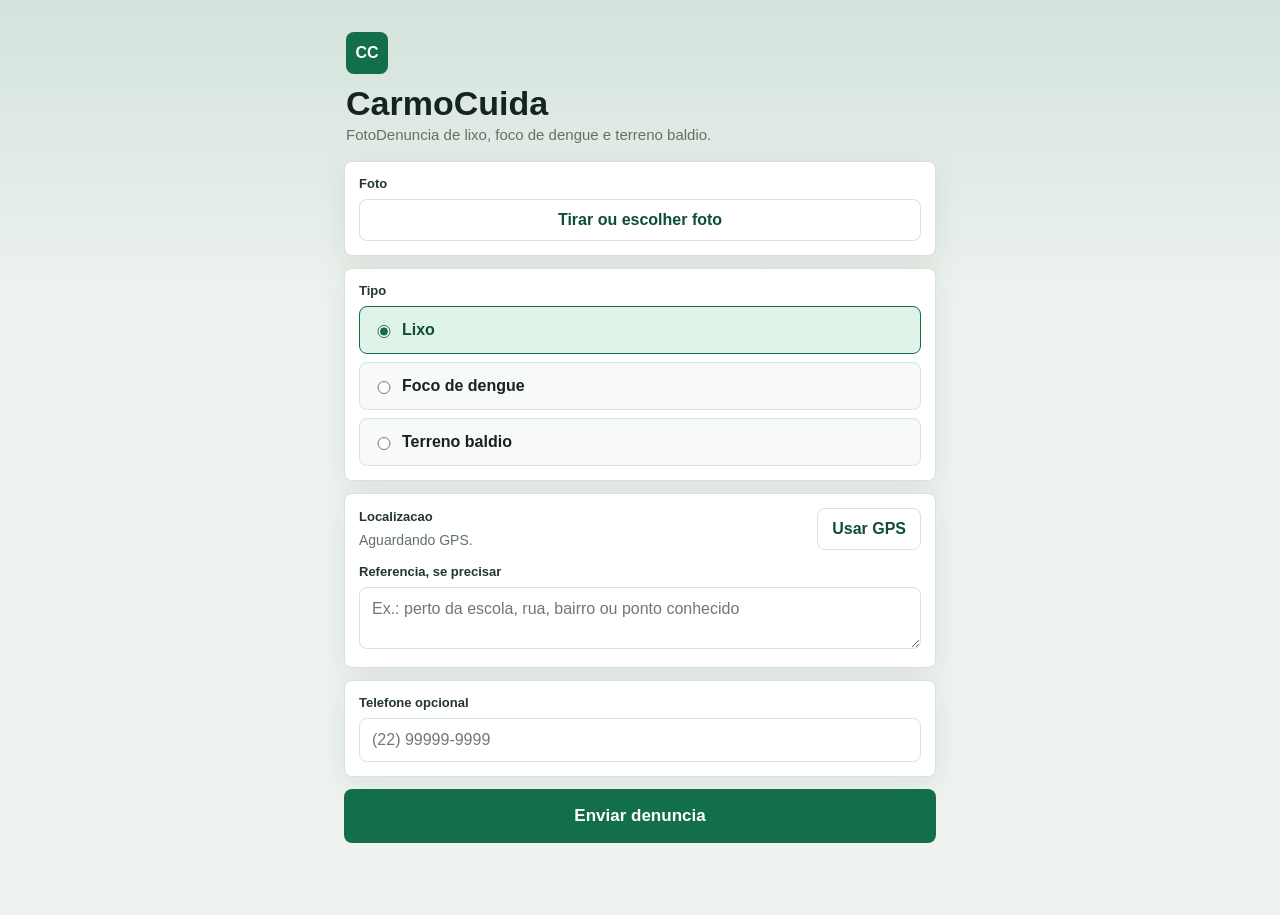
==== index.html @ 6fd126c1 "Publica CarmoCuida FotoDenuncia" ====
<!doctype html>
<html lang="pt-BR">
<head>
  <meta charset="utf-8">
  <meta name="viewport" content="width=device-width, initial-scale=1">
  <meta name="theme-color" content="#136f4b">
  <title>CarmoCuida</title>
  <link rel="stylesheet" href="./assets/styles.css">
</head>
<body class="citizen-page">
  <main class="citizen-shell">
    <header class="citizen-header">
      <div>
        <span class="brand-mark">CC</span>
        <h1>CarmoCuida</h1>
        <p>FotoDenuncia de lixo, foco de dengue e terreno baldio.</p>
      </div>
    </header>

    <form class="citizen-form" id="reportForm">
      <section class="citizen-card">
        <label class="field-label" for="photoInput">Foto</label>
        <input id="photoInput" class="file-input" type="file" accept="image/*" capture="environment" required>
        <button class="photo-button" type="button" id="photoButton">Tirar ou escolher foto</button>
        <img class="photo-preview" id="photoPreview" alt="Previa da denuncia" hidden>
      </section>

      <section class="citizen-card">
        <span class="field-label">Tipo</span>
        <div class="type-grid" role="radiogroup" aria-label="Tipo da denuncia">
          <label class="type-option">
            <input type="radio" name="category" value="lixo" checked>
            <span>Lixo</span>
          </label>
          <label class="type-option">
            <input type="radio" name="category" value="dengue">
            <span>Foco de dengue</span>
          </label>
          <label class="type-option">
            <input type="radio" name="category" value="terreno">
            <span>Terreno baldio</span>
          </label>
        </div>
      </section>

      <section class="citizen-card">
        <div class="location-row">
          <div>
            <span class="field-label">Localizacao</span>
            <p id="locationStatus">Aguardando GPS.</p>
          </div>
          <button class="secondary-button" type="button" id="locationButton">Usar GPS</button>
        </div>
        <label class="field-label small-label" for="referenceInput">Referencia, se precisar</label>
        <textarea id="referenceInput" rows="2" maxlength="240" placeholder="Ex.: perto da escola, rua, bairro ou ponto conhecido"></textarea>
      </section>

      <section class="citizen-card">
        <label class="field-label" for="phoneInput">Telefone opcional</label>
        <input id="phoneInput" type="tel" maxlength="40" inputmode="tel" placeholder="(22) 99999-9999">
      </section>

      <button class="primary-button submit-button" type="submit" id="submitButton">Enviar denuncia</button>
      <p class="form-message" id="formMessage" role="status"></p>
    </form>
  </main>

  <script src="./assets/runtime-config.js"></script>
  <script src="./assets/app.js"></script>
</body>
</html>
---- assets/styles.css ----
:root {
  --bg: #eef3ef;
  --surface: #ffffff;
  --surface-soft: #f7faf7;
  --ink: #17231d;
  --muted: #627168;
  --line: #d8e3dc;
  --green: #136f4b;
  --green-dark: #0d4f36;
  --green-soft: #dff3e9;
  --amber: #b7791f;
  --amber-soft: #fff4d6;
  --red: #c24135;
  --red-soft: #fde7e4;
  --blue: #246b8f;
  --blue-soft: #e3f1f7;
  --shadow: 0 18px 48px rgba(20, 42, 31, .12);
  --radius: 8px;
  font-family: Inter, Segoe UI, Roboto, Arial, sans-serif;
}

* {
  box-sizing: border-box;
}

[hidden] {
  display: none !important;
}

html,
body {
  min-height: 100%;
}

body {
  margin: 0;
  background: var(--bg);
  color: var(--ink);
}

button,
input,
select,
textarea {
  font: inherit;
}

button {
  cursor: pointer;
}

button:disabled {
  cursor: not-allowed;
  opacity: .62;
}

.brand-mark {
  display: inline-flex;
  width: 42px;
  height: 42px;
  align-items: center;
  justify-content: center;
  border-radius: 8px;
  background: var(--green);
  color: #fff;
  font-weight: 900;
  letter-spacing: 0;
}

.field-label {
  display: block;
  margin-bottom: 8px;
  color: #24362d;
  font-size: 13px;
  font-weight: 800;
}

.small-label {
  margin-top: 14px;
}

input,
select,
textarea {
  width: 100%;
  border: 1px solid var(--line);
  border-radius: var(--radius);
  background: #fff;
  color: var(--ink);
  outline: none;
  padding: 12px;
}

textarea {
  resize: vertical;
}

input:focus,
select:focus,
textarea:focus {
  border-color: var(--green);
  box-shadow: 0 0 0 3px rgba(19, 111, 75, .14);
}

.primary-button,
.secondary-button,
.photo-button,
.toggle-button,
.nav-button {
  min-height: 42px;
  border: 1px solid transparent;
  border-radius: var(--radius);
  padding: 10px 14px;
  font-weight: 800;
}

.primary-button {
  background: var(--green);
  color: #fff;
}

.primary-button:hover {
  background: var(--green-dark);
}

.secondary-button,
.photo-button {
  border-color: var(--line);
  background: #fff;
  color: var(--green-dark);
}

a.secondary-button {
  display: inline-flex;
  align-items: center;
  justify-content: center;
  text-decoration: none;
}

.secondary-button:hover,
.photo-button:hover {
  background: var(--green-soft);
}

.form-message {
  min-height: 22px;
  margin: 10px 0 0;
  color: var(--muted);
  font-size: 14px;
  font-weight: 700;
}

.form-message.is-error {
  color: var(--red);
}

.form-message.is-success {
  color: var(--green);
}

/* Citizen */
.citizen-page {
  min-height: 100vh;
  background:
    linear-gradient(180deg, rgba(19, 111, 75, .12), rgba(238, 243, 239, 0) 310px),
    var(--bg);
}

.citizen-shell {
  width: min(620px, 100%);
  margin: 0 auto;
  padding: 18px 14px 28px;
}

.citizen-header {
  padding: 14px 2px 18px;
}

.citizen-header h1 {
  margin: 12px 0 4px;
  font-size: 34px;
  line-height: 1.05;
  letter-spacing: 0;
}

.citizen-header p {
  margin: 0;
  color: var(--muted);
  font-size: 15px;
}

.citizen-form {
  display: grid;
  gap: 12px;
}

.citizen-card {
  border: 1px solid var(--line);
  border-radius: var(--radius);
  background: var(--surface);
  padding: 14px;
  box-shadow: 0 10px 30px rgba(20, 42, 31, .08);
}

.file-input {
  position: absolute;
  width: 1px;
  height: 1px;
  opacity: 0;
  pointer-events: none;
}

.photo-button {
  width: 100%;
}

.photo-preview {
  display: block;
  width: 100%;
  max-height: 360px;
  object-fit: cover;
  border: 1px solid var(--line);
  border-radius: var(--radius);
  margin-top: 12px;
  background: var(--surface-soft);
}

.type-grid {
  display: grid;
  grid-template-columns: 1fr;
  gap: 8px;
}

.type-option {
  display: grid;
  grid-template-columns: 22px minmax(0, 1fr);
  gap: 8px;
  align-items: center;
  min-height: 48px;
  border: 1px solid var(--line);
  border-radius: var(--radius);
  padding: 10px 12px;
  background: var(--surface-soft);
  font-weight: 850;
}

.type-option:has(input:checked) {
  border-color: var(--green);
  background: var(--green-soft);
  color: var(--green-dark);
}

.type-option input {
  width: auto;
  accent-color: var(--green);
}

.location-row {
  display: grid;
  grid-template-columns: minmax(0, 1fr) auto;
  gap: 12px;
  align-items: center;
}

.location-row p {
  margin: 0;
  color: var(--muted);
  font-size: 14px;
}

.submit-button {
  min-height: 54px;
  font-size: 17px;
}

/* Panel */
.panel-page {
  min-height: 100vh;
  background: #e8eee9;
}

.login-screen {
  position: fixed;
  inset: 0;
  z-index: 20;
  display: grid;
  place-items: center;
  padding: 18px;
  background:
    linear-gradient(180deg, rgba(19, 111, 75, .20), rgba(232, 238, 233, .92)),
    #e8eee9;
}

.login-box {
  width: min(390px, 100%);
  border: 1px solid var(--line);
  border-radius: var(--radius);
  background: #fff;
  padding: 22px;
  box-shadow: var(--shadow);
}

.login-box h1 {
  margin: 14px 0 22px;
  font-size: 30px;
  letter-spacing: 0;
}

.login-box .primary-button {
  width: 100%;
  margin-top: 12px;
}

.panel-shell {
  min-height: 100vh;
  display: grid;
  grid-template-columns: 248px minmax(0, 1fr);
}

.panel-sidebar {
  position: sticky;
  top: 0;
  height: 100vh;
  display: grid;
  grid-template-rows: auto minmax(0, 1fr) auto;
  gap: 18px;
  border-right: 1px solid var(--line);
  background: #f8fbf9;
  padding: 18px;
}

.panel-brand {
  display: grid;
  grid-template-columns: 42px minmax(0, 1fr);
  gap: 10px;
  align-items: center;
}

.panel-brand strong {
  display: block;
  font-size: 18px;
}

.panel-brand small {
  color: var(--muted);
  font-weight: 700;
}

.panel-nav {
  display: grid;
  align-content: start;
  gap: 8px;
}

.nav-button {
  width: 100%;
  border-color: transparent;
  background: transparent;
  color: #33463b;
  text-align: left;
}

.nav-button.is-active,
.nav-button:hover {
  background: var(--green-soft);
  color: var(--green-dark);
}

.panel-main {
  min-width: 0;
  padding: 18px;
}

.panel-topbar {
  display: flex;
  justify-content: space-between;
  gap: 16px;
  align-items: center;
  margin-bottom: 14px;
}

.panel-topbar h1 {
  margin: 0 0 4px;
  font-size: 28px;
  letter-spacing: 0;
}

.panel-topbar p {
  margin: 0;
  color: var(--muted);
  font-weight: 700;
}

.topbar-actions {
  display: flex;
  flex-wrap: wrap;
  gap: 8px;
  justify-content: flex-end;
}

.stats-grid {
  display: grid;
  grid-template-columns: repeat(4, minmax(0, 1fr));
  gap: 10px;
  margin-bottom: 12px;
}

.stat-card {
  border: 1px solid var(--line);
  border-radius: var(--radius);
  background: #fff;
  padding: 14px;
  box-shadow: 0 10px 30px rgba(20, 42, 31, .06);
}

.stat-card span {
  display: block;
  color: var(--muted);
  font-size: 12px;
  font-weight: 900;
  text-transform: uppercase;
}

.stat-card strong {
  display: block;
  margin-top: 6px;
  font-size: 28px;
  letter-spacing: 0;
}

.filters-card {
  display: grid;
  grid-template-columns: 190px 190px 220px minmax(240px, 1fr);
  gap: 10px;
  align-items: end;
  border: 1px solid var(--line);
  border-radius: var(--radius);
  background: #fff;
  padding: 12px;
  margin-bottom: 12px;
}

.filters-card label {
  color: var(--muted);
  font-size: 12px;
  font-weight: 900;
}

.filters-card input,
.filters-card select {
  margin-top: 6px;
}

.panel-grid {
  display: grid;
  grid-template-columns: minmax(420px, 1.25fr) minmax(330px, .75fr);
  grid-template-areas:
    "map list"
    "map detail";
  gap: 12px;
  align-items: stretch;
}

.map-panel,
.list-panel,
.detail-panel {
  min-width: 0;
  border: 1px solid var(--line);
  border-radius: var(--radius);
  background: #fff;
  box-shadow: 0 10px 30px rgba(20, 42, 31, .06);
}

.map-panel {
  grid-area: map;
  display: grid;
  grid-template-rows: auto minmax(560px, 1fr);
  overflow: hidden;
}

.list-panel {
  grid-area: list;
  min-height: 340px;
  max-height: 430px;
  display: grid;
  grid-template-rows: auto minmax(0, 1fr);
}

.detail-panel {
  grid-area: detail;
  min-height: 330px;
  display: grid;
  grid-template-rows: auto minmax(0, 1fr);
}

.panel-card-head {
  display: flex;
  justify-content: space-between;
  gap: 12px;
  align-items: center;
  border-bottom: 1px solid var(--line);
  padding: 13px 14px;
}

.panel-card-head h2 {
  margin: 0 0 3px;
  font-size: 18px;
  letter-spacing: 0;
}

.panel-card-head p {
  margin: 0;
  color: var(--muted);
  font-size: 13px;
  font-weight: 700;
}

.map-toggles {
  display: flex;
  flex-wrap: wrap;
  gap: 6px;
  justify-content: flex-end;
}

.toggle-button {
  min-height: 34px;
  border-color: var(--line);
  background: #fff;
  color: var(--muted);
  padding: 7px 10px;
  font-size: 12px;
}

.toggle-button.is-on {
  border-color: var(--green);
  background: var(--green-soft);
  color: var(--green-dark);
}

.report-map {
  width: 100%;
  min-height: 560px;
  background: #dce7df;
}

.report-list {
  min-height: 0;
  overflow: auto;
  padding: 10px;
}

.report-item {
  width: 100%;
  display: grid;
  grid-template-columns: minmax(0, 1fr) auto;
  gap: 8px;
  border: 1px solid var(--line);
  border-radius: var(--radius);
  background: #fff;
  padding: 10px;
  text-align: left;
}

.report-item + .report-item {
  margin-top: 8px;
}

.report-item.is-selected {
  border-color: var(--green);
  background: var(--green-soft);
}

.report-item strong {
  display: block;
  font-size: 14px;
}

.report-item small {
  display: block;
  margin-top: 4px;
  color: var(--muted);
  font-weight: 700;
}

.pill {
  display: inline-flex;
  min-height: 24px;
  align-items: center;
  border-radius: 999px;
  padding: 4px 8px;
  font-size: 11px;
  font-weight: 900;
  white-space: nowrap;
}

.pill.lixo {
  background: var(--amber-soft);
  color: #7c4d12;
}

.pill.dengue {
  background: var(--red-soft);
  color: #8f2f26;
}

.pill.terreno {
  background: var(--blue-soft);
  color: #195571;
}

.status-pill {
  background: var(--surface-soft);
  color: #34483d;
}

.status-pill.nova {
  background: var(--red-soft);
  color: #8f2f26;
}

.status-pill.resolvida {
  background: var(--green-soft);
  color: var(--green-dark);
}

.detail-empty {
  display: grid;
  place-items: center;
  min-height: 220px;
  color: var(--muted);
  font-weight: 800;
}

.detail-content {
  min-height: 0;
  overflow: auto;
  padding: 12px;
}

.detail-photo {
  width: 100%;
  max-height: 320px;
  object-fit: cover;
  border: 1px solid var(--line);
  border-radius: var(--radius);
  background: var(--surface-soft);
}

.detail-meta {
  display: grid;
  grid-template-columns: 1fr 1fr;
  gap: 8px;
  margin: 10px 0;
}

.meta-box {
  border: 1px solid var(--line);
  border-radius: var(--radius);
  padding: 10px;
  background: var(--surface-soft);
}

.meta-box span {
  display: block;
  color: var(--muted);
  font-size: 11px;
  font-weight: 900;
  text-transform: uppercase;
}

.meta-box strong {
  display: block;
  margin-top: 4px;
  word-break: break-word;
}

.detail-form {
  display: grid;
  gap: 8px;
  margin-top: 10px;
}

.detail-actions {
  display: grid;
  grid-template-columns: 1fr 1fr;
  gap: 8px;
}

.leaflet-popup-content {
  margin: 10px;
}

.map-popup {
  min-width: 190px;
}

.map-popup strong,
.map-popup span {
  display: block;
}

.map-popup span {
  color: var(--muted);
  font-size: 12px;
  font-weight: 700;
}

@media (max-width: 1160px) {
  .panel-shell {
    grid-template-columns: 1fr;
  }

  .panel-sidebar {
    position: static;
    height: auto;
    grid-template-columns: minmax(0, 1fr) auto;
    grid-template-rows: auto auto;
  }

  .panel-nav {
    grid-column: 1 / -1;
    display: flex;
    overflow: auto;
  }

  .nav-button {
    width: auto;
    white-space: nowrap;
  }

  .filters-card {
    grid-template-columns: repeat(2, minmax(0, 1fr));
  }

  .panel-grid {
    grid-template-columns: 1fr;
    grid-template-areas:
      "map"
      "list"
      "detail";
  }
}

@media (max-width: 700px) {
  .panel-main {
    padding: 12px;
  }

  .panel-topbar {
    align-items: stretch;
    flex-direction: column;
  }

  .topbar-actions {
    justify-content: stretch;
  }

  .topbar-actions button {
    flex: 1;
  }

  .stats-grid,
  .filters-card,
  .detail-meta,
  .detail-actions {
    grid-template-columns: 1fr;
  }

  .map-panel {
    grid-template-rows: auto 520px;
  }

  .report-map {
    min-height: 520px;
  }

  .location-row {
    grid-template-columns: 1fr;
  }
}
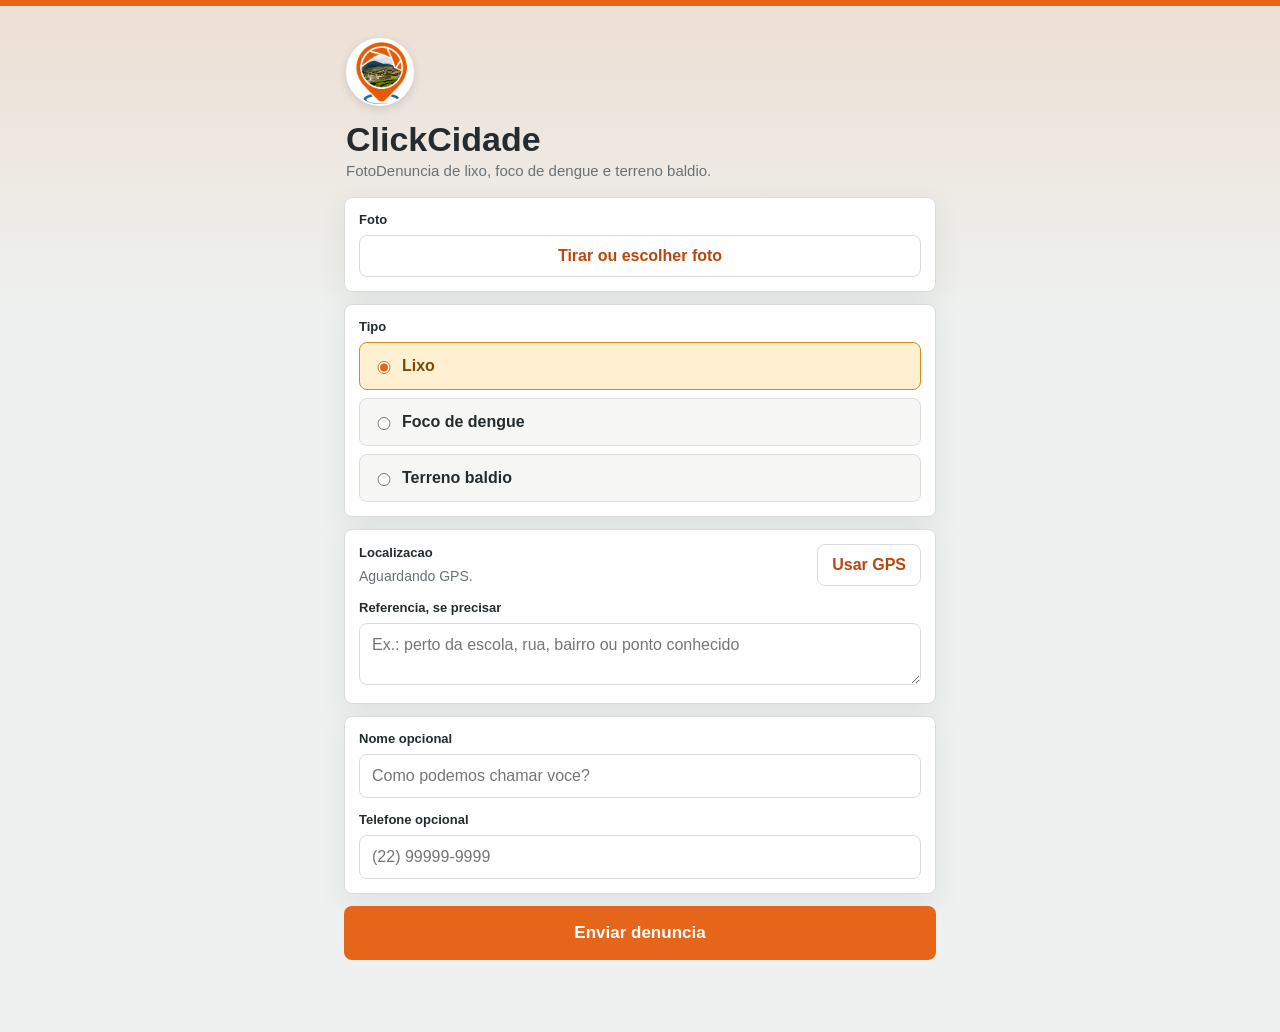
==== commit a6e5e1b2: "Atualiza ClickCidade com painel e relatorios" ====
--- a/index.html
+++ b/index.html
@@ -3,17 +3,22 @@
 <head>
   <meta charset="utf-8">
   <meta name="viewport" content="width=device-width, initial-scale=1">
-  <meta name="theme-color" content="#136f4b">
-  <title>CarmoCuida</title>
-  <link rel="stylesheet" href="./assets/styles.css">
+  <meta name="theme-color" content="#e5661a">
+  <meta name="apple-mobile-web-app-capable" content="yes">
+  <meta name="apple-mobile-web-app-status-bar-style" content="default">
+  <title>ClickCidade</title>
+  <link rel="manifest" href="./manifest.webmanifest">
+  <link rel="apple-touch-icon" href="./assets/clickcidade-app-icon.png">
+  <link rel="stylesheet" href="./assets/styles.css?v=20260626-atendimento">
 </head>
 <body class="citizen-page">
   <main class="citizen-shell">
     <header class="citizen-header">
       <div>
-        <span class="brand-mark">CC</span>
-        <h1>CarmoCuida</h1>
+        <span class="brand-mark" aria-label="ClickCidade"></span>
+        <h1>ClickCidade</h1>
         <p>FotoDenuncia de lixo, foco de dengue e terreno baldio.</p>
+        <button class="secondary-button install-button" type="button" id="installButton" hidden>Instalar ClickCidade</button>
       </div>
     </header>
 
@@ -56,6 +61,8 @@
       </section>
 
       <section class="citizen-card">
+        <label class="field-label" for="citizenNameInput">Nome opcional</label>
+        <input id="citizenNameInput" type="text" maxlength="120" autocomplete="name" placeholder="Como podemos chamar voce?">
         <label class="field-label" for="phoneInput">Telefone opcional</label>
         <input id="phoneInput" type="tel" maxlength="40" inputmode="tel" placeholder="(22) 99999-9999">
       </section>
@@ -63,9 +70,22 @@
       <button class="primary-button submit-button" type="submit" id="submitButton">Enviar denuncia</button>
       <p class="form-message" id="formMessage" role="status"></p>
     </form>
+
+    <section class="citizen-receipt" id="receiptPanel" aria-live="polite" hidden>
+      <span class="receipt-check" aria-hidden="true">&#10003;</span>
+      <p class="receipt-eyebrow">Denuncia recebida</p>
+      <h2 id="receiptProtocol"></h2>
+      <p id="receiptDate"></p>
+      <p class="receipt-note">Guarde este protocolo para acompanhar o atendimento.</p>
+      <div class="receipt-actions">
+        <button class="primary-button" type="button" id="shareReceiptButton">Compartilhar protocolo</button>
+        <button class="secondary-button" type="button" id="newReportButton">Fazer outra denuncia</button>
+      </div>
+      <p class="form-message" id="receiptMessage" role="status"></p>
+    </section>
   </main>
 
-  <script src="./assets/runtime-config.js"></script>
-  <script src="./assets/app.js"></script>
+  <script src="./assets/runtime-config.js?v=20260626-atendimento"></script>
+  <script src="./assets/app.js?v=20260626-atendimento"></script>
 </body>
 </html>
--- a/assets/styles.css
+++ b/assets/styles.css
@@ -1,20 +1,25 @@
 :root {
-  --bg: #eef3ef;
+  --bg: #eef1ef;
   --surface: #ffffff;
-  --surface-soft: #f7faf7;
-  --ink: #17231d;
-  --muted: #627168;
-  --line: #d8e3dc;
-  --green: #136f4b;
-  --green-dark: #0d4f36;
-  --green-soft: #dff3e9;
-  --amber: #b7791f;
-  --amber-soft: #fff4d6;
-  --red: #c24135;
-  --red-soft: #fde7e4;
-  --blue: #246b8f;
-  --blue-soft: #e3f1f7;
-  --shadow: 0 18px 48px rgba(20, 42, 31, .12);
+  --surface-soft: #f6f7f5;
+  --ink: #242c2f;
+  --muted: #687276;
+  --line: #d9dedc;
+  --primary: #e5661a;
+  --primary-dark: #b9470d;
+  --primary-soft: #fce8da;
+  --green: #20845e;
+  --green-dark: #156348;
+  --green-soft: #e0f3ea;
+  --amber: #d88a16;
+  --amber-soft: #fff0d2;
+  --red: #c43d35;
+  --red-soft: #fbe5e2;
+  --blue: #2e6f95;
+  --blue-soft: #e1eef5;
+  --graphite: #263238;
+  --graphite-soft: #344247;
+  --shadow: 0 18px 48px rgba(38, 50, 56, .12);
   --radius: 8px;
   font-family: Inter, Segoe UI, Roboto, Arial, sans-serif;
 }
@@ -56,21 +61,24 @@
 
 .brand-mark {
   display: inline-flex;
-  width: 42px;
-  height: 42px;
+  width: 46px;
+  height: 46px;
   align-items: center;
   justify-content: center;
-  border-radius: 8px;
-  background: var(--green);
-  color: #fff;
-  font-weight: 900;
-  letter-spacing: 0;
+  border: 2px solid #fff;
+  border-radius: 50%;
+  background-color: #fff;
+  background-image: url("./clickcidade-logo.png?v=20260626-atendimento");
+  background-position: -21px -32px;
+  background-repeat: no-repeat;
+  background-size: 220px auto;
+  box-shadow: 0 3px 10px rgba(38, 50, 56, .16);
 }
 
 .field-label {
   display: block;
   margin-bottom: 8px;
-  color: #24362d;
+  color: var(--ink);
   font-size: 13px;
   font-weight: 800;
 }
@@ -98,8 +106,8 @@
 input:focus,
 select:focus,
 textarea:focus {
-  border-color: var(--green);
-  box-shadow: 0 0 0 3px rgba(19, 111, 75, .14);
+  border-color: var(--primary);
+  box-shadow: 0 0 0 3px rgba(229, 102, 26, .16);
 }
 
 .primary-button,
@@ -115,19 +123,19 @@
 }
 
 .primary-button {
-  background: var(--green);
+  background: var(--primary);
   color: #fff;
 }
 
 .primary-button:hover {
-  background: var(--green-dark);
+  background: var(--primary-dark);
 }
 
 .secondary-button,
 .photo-button {
   border-color: var(--line);
   background: #fff;
-  color: var(--green-dark);
+  color: var(--primary-dark);
 }
 
 a.secondary-button {
@@ -139,7 +147,7 @@
 
 .secondary-button:hover,
 .photo-button:hover {
-  background: var(--green-soft);
+  background: var(--primary-soft);
 }
 
 .form-message {
@@ -161,8 +169,9 @@
 /* Citizen */
 .citizen-page {
   min-height: 100vh;
+  border-top: 6px solid var(--primary);
   background:
-    linear-gradient(180deg, rgba(19, 111, 75, .12), rgba(238, 243, 239, 0) 310px),
+    linear-gradient(180deg, rgba(229, 102, 26, .13), rgba(238, 241, 239, 0) 310px),
     var(--bg);
 }
 
@@ -174,6 +183,13 @@
 
 .citizen-header {
   padding: 14px 2px 18px;
+}
+
+.citizen-header .brand-mark {
+  width: 68px;
+  height: 68px;
+  background-position: -30px -46px;
+  background-size: 320px auto;
 }
 
 .citizen-header h1 {
@@ -189,6 +205,12 @@
   font-size: 15px;
 }
 
+.install-button {
+  min-height: 38px;
+  margin-top: 12px;
+  padding: 8px 12px;
+}
+
 .citizen-form {
   display: grid;
   gap: 12px;
@@ -199,7 +221,66 @@
   border-radius: var(--radius);
   background: var(--surface);
   padding: 14px;
-  box-shadow: 0 10px 30px rgba(20, 42, 31, .08);
+  box-shadow: 0 10px 30px rgba(38, 50, 56, .08);
+}
+
+.citizen-card .field-label:not(:first-child) {
+  margin-top: 14px;
+}
+
+.citizen-receipt {
+  border: 1px solid var(--line);
+  border-top: 5px solid var(--green);
+  border-radius: var(--radius);
+  background: var(--surface);
+  padding: 26px 20px 20px;
+  box-shadow: 0 10px 30px rgba(38, 50, 56, .08);
+  text-align: center;
+}
+
+.receipt-check {
+  display: inline-grid;
+  place-items: center;
+  width: 52px;
+  height: 52px;
+  border-radius: 50%;
+  background: var(--green);
+  color: #fff;
+  font-size: 28px;
+  font-weight: 900;
+}
+
+.receipt-eyebrow {
+  margin: 14px 0 6px;
+  color: var(--green);
+  font-size: 14px;
+  font-weight: 850;
+  text-transform: uppercase;
+}
+
+.citizen-receipt h2 {
+  margin: 0;
+  color: var(--ink);
+  font-size: 26px;
+  overflow-wrap: anywhere;
+}
+
+.citizen-receipt > p {
+  color: var(--muted);
+}
+
+.receipt-note {
+  margin: 20px auto;
+  max-width: 380px;
+}
+
+.receipt-actions {
+  display: grid;
+  gap: 10px;
+}
+
+.receipt-actions button {
+  width: 100%;
 }
 
 .file-input {
@@ -245,14 +326,32 @@
 }
 
 .type-option:has(input:checked) {
-  border-color: var(--green);
-  background: var(--green-soft);
-  color: var(--green-dark);
+  border-color: var(--primary);
+  background: var(--primary-soft);
+  color: var(--primary-dark);
 }
 
 .type-option input {
   width: auto;
-  accent-color: var(--green);
+  accent-color: var(--primary);
+}
+
+.type-option:has(input[value="lixo"]:checked) {
+  border-color: var(--amber);
+  background: var(--amber-soft);
+  color: #7a4a08;
+}
+
+.type-option:has(input[value="dengue"]:checked) {
+  border-color: var(--red);
+  background: var(--red-soft);
+  color: #8f2d27;
+}
+
+.type-option:has(input[value="terreno"]:checked) {
+  border-color: var(--blue);
+  background: var(--blue-soft);
+  color: #235b7b;
 }
 
 .location-row {
@@ -276,7 +375,7 @@
 /* Panel */
 .panel-page {
   min-height: 100vh;
-  background: #e8eee9;
+  background: var(--bg);
 }
 
 .login-screen {
@@ -287,8 +386,8 @@
   place-items: center;
   padding: 18px;
   background:
-    linear-gradient(180deg, rgba(19, 111, 75, .20), rgba(232, 238, 233, .92)),
-    #e8eee9;
+    linear-gradient(180deg, rgba(229, 102, 26, .22), rgba(238, 241, 239, .95)),
+    var(--bg);
 }
 
 .login-box {
@@ -306,6 +405,13 @@
   letter-spacing: 0;
 }
 
+.login-box .brand-mark {
+  width: 60px;
+  height: 60px;
+  background-position: -27px -41px;
+  background-size: 285px auto;
+}
+
 .login-box .primary-button {
   width: 100%;
   margin-top: 12px;
@@ -324,25 +430,26 @@
   display: grid;
   grid-template-rows: auto minmax(0, 1fr) auto;
   gap: 18px;
-  border-right: 1px solid var(--line);
-  background: #f8fbf9;
+  border-right: 1px solid var(--graphite-soft);
+  background: var(--graphite);
   padding: 18px;
 }
 
 .panel-brand {
   display: grid;
-  grid-template-columns: 42px minmax(0, 1fr);
+  grid-template-columns: 46px minmax(0, 1fr);
   gap: 10px;
   align-items: center;
 }
 
 .panel-brand strong {
   display: block;
+  color: #fff;
   font-size: 18px;
 }
 
 .panel-brand small {
-  color: var(--muted);
+  color: #c7d0d2;
   font-weight: 700;
 }
 
@@ -356,14 +463,25 @@
   width: 100%;
   border-color: transparent;
   background: transparent;
-  color: #33463b;
+  color: #d9e0e1;
   text-align: left;
 }
 
 .nav-button.is-active,
 .nav-button:hover {
-  background: var(--green-soft);
-  color: var(--green-dark);
+  background: var(--primary);
+  color: #fff;
+}
+
+.panel-sidebar > .secondary-button {
+  border-color: #53646a;
+  background: transparent;
+  color: #fff;
+}
+
+.panel-sidebar > .secondary-button:hover {
+  border-color: var(--primary);
+  background: var(--primary);
 }
 
 .panel-main {
@@ -410,7 +528,23 @@
   border-radius: var(--radius);
   background: #fff;
   padding: 14px;
-  box-shadow: 0 10px 30px rgba(20, 42, 31, .06);
+  box-shadow: 0 10px 30px rgba(38, 50, 56, .07);
+}
+
+.stat-card:nth-child(1) {
+  border-top: 3px solid var(--primary);
+}
+
+.stat-card:nth-child(2) {
+  border-top: 3px solid var(--amber);
+}
+
+.stat-card:nth-child(3) {
+  border-top: 3px solid var(--red);
+}
+
+.stat-card:nth-child(4) {
+  border-top: 3px solid var(--blue);
 }
 
 .stat-card span {
@@ -426,6 +560,128 @@
   margin-top: 6px;
   font-size: 28px;
   letter-spacing: 0;
+}
+
+.attention-section {
+  border: 1px solid var(--line);
+  border-left: 4px solid var(--primary);
+  border-radius: var(--radius);
+  background: #fff;
+  padding: 12px;
+  margin-bottom: 12px;
+}
+
+.attention-head {
+  display: flex;
+  align-items: end;
+  justify-content: space-between;
+  gap: 12px;
+  margin-bottom: 10px;
+}
+
+.attention-head h2 {
+  margin: 2px 0 0;
+  font-size: 18px;
+}
+
+.attention-head p {
+  margin: 0;
+  color: var(--muted);
+  font-size: 13px;
+  font-weight: 750;
+}
+
+.attention-list {
+  display: grid;
+  grid-template-columns: repeat(3, minmax(0, 1fr));
+  gap: 8px;
+}
+
+.attention-item {
+  display: grid;
+  grid-template-columns: minmax(0, 1fr) auto;
+  gap: 8px;
+  min-height: 82px;
+  border: 1px solid var(--line);
+  border-radius: var(--radius);
+  background: var(--surface-soft);
+  padding: 10px;
+  color: var(--ink);
+  text-align: left;
+}
+
+.attention-item:hover,
+.attention-item:focus-visible {
+  border-color: var(--primary);
+  background: var(--primary-soft);
+}
+
+.attention-item.is-overdue {
+  border-color: #d98d86;
+  background: var(--red-soft);
+}
+
+.attention-item.is-due {
+  border-color: #dcab59;
+  background: var(--amber-soft);
+}
+
+.attention-item-main strong,
+.attention-item-main small,
+.deadline-label strong,
+.deadline-label span {
+  display: block;
+}
+
+.attention-item-main strong {
+  margin-top: 5px;
+  font-size: 13px;
+  overflow-wrap: anywhere;
+}
+
+.attention-item-main small {
+  margin-top: 3px;
+  color: var(--muted);
+  font-weight: 700;
+}
+
+.priority-label {
+  color: var(--muted);
+  font-size: 10px;
+  font-weight: 900;
+  text-transform: uppercase;
+}
+
+.priority-label.alta {
+  color: var(--red);
+}
+
+.priority-label.media {
+  color: #8a570d;
+}
+
+.deadline-label {
+  align-self: center;
+  text-align: right;
+  white-space: nowrap;
+}
+
+.deadline-label strong {
+  font-size: 12px;
+}
+
+.deadline-label span {
+  margin-top: 4px;
+  color: var(--muted);
+  font-size: 11px;
+  font-weight: 800;
+}
+
+.attention-empty {
+  grid-column: 1 / -1;
+  padding: 14px;
+  color: var(--green-dark);
+  font-weight: 800;
 }
 
 .filters-card {
@@ -468,13 +724,16 @@
   border: 1px solid var(--line);
   border-radius: var(--radius);
   background: #fff;
-  box-shadow: 0 10px 30px rgba(20, 42, 31, .06);
+  box-shadow: 0 10px 30px rgba(38, 50, 56, .07);
 }
 
 .map-panel {
   grid-area: map;
   display: grid;
-  grid-template-rows: auto minmax(560px, 1fr);
+  grid-template-columns: minmax(0, 1fr);
+  grid-template-rows: auto minmax(0, 1fr);
+  height: min(760px, calc(100vh - 36px));
+  min-height: 650px;
   overflow: hidden;
 }
 
@@ -522,6 +781,46 @@
   justify-content: flex-end;
 }
 
+.map-controls {
+  display: grid;
+  gap: 7px;
+  justify-items: end;
+}
+
+.map-style-switcher {
+  display: inline-grid;
+  grid-template-columns: repeat(3, auto);
+  overflow: hidden;
+  border: 1px solid var(--line);
+  border-radius: var(--radius);
+  background: #fff;
+}
+
+.map-style-button {
+  min-height: 34px;
+  border: 0;
+  border-right: 1px solid var(--line);
+  background: #fff;
+  color: var(--muted);
+  padding: 7px 11px;
+  font-size: 12px;
+  font-weight: 850;
+}
+
+.map-style-button:last-child {
+  border-right: 0;
+}
+
+.map-style-button:hover {
+  background: var(--surface-soft);
+  color: var(--ink);
+}
+
+.map-style-button.is-active {
+  background: var(--primary);
+  color: #fff;
+}
+
 .toggle-button {
   min-height: 34px;
   border-color: var(--line);
@@ -532,14 +831,14 @@
 }
 
 .toggle-button.is-on {
-  border-color: var(--green);
-  background: var(--green-soft);
-  color: var(--green-dark);
+  border-color: var(--primary);
+  background: var(--primary-soft);
+  color: var(--primary-dark);
 }
 
 .report-map {
   width: 100%;
-  min-height: 560px;
+  min-height: 0;
   background: #dce7df;
 }
 
@@ -566,8 +865,8 @@
 }
 
 .report-item.is-selected {
-  border-color: var(--green);
-  background: var(--green-soft);
+  border-color: var(--primary);
+  background: var(--primary-soft);
 }
 
 .report-item strong {
@@ -580,6 +879,18 @@
   margin-top: 4px;
   color: var(--muted);
   font-weight: 700;
+}
+
+.report-item .list-deadline {
+  color: var(--green-dark);
+}
+
+.report-item .list-deadline.is-due {
+  color: #8a570d;
+}
+
+.report-item .list-deadline.is-overdue {
+  color: var(--red);
 }
 
 .pill {
@@ -646,6 +957,58 @@
   background: var(--surface-soft);
 }
 
+.detail-photo-grid {
+  display: grid;
+  grid-template-columns: repeat(2, minmax(0, 1fr));
+  gap: 8px;
+}
+
+.detail-photo-block {
+  min-width: 0;
+  margin: 0;
+}
+
+.detail-photo-block figcaption {
+  margin-bottom: 5px;
+  color: var(--muted);
+  font-size: 11px;
+  font-weight: 900;
+  text-transform: uppercase;
+}
+
+.detail-photo-wrap {
+  display: grid;
+}
+
+.photo-loading {
+  display: grid;
+  min-height: 120px;
+  place-items: center;
+  border: 1px solid var(--line);
+  border-radius: var(--radius);
+  background: var(--surface-soft);
+  color: var(--muted);
+  font-size: 13px;
+  font-weight: 850;
+}
+
+.photo-fallback {
+  min-height: 84px;
+  align-items: center;
+  justify-content: center;
+  border: 1px dashed var(--line);
+  border-radius: var(--radius);
+  background: var(--surface-soft);
+  color: var(--primary-dark);
+  font-size: 14px;
+  font-weight: 850;
+  text-align: center;
+}
+
+.photo-fallback:not([hidden]) {
+  display: flex;
+}
+
 .detail-meta {
   display: grid;
   grid-template-columns: 1fr 1fr;
@@ -680,6 +1043,34 @@
   margin-top: 10px;
 }
 
+.resolution-upload {
+  border: 1px dashed var(--line);
+  border-radius: var(--radius);
+  background: var(--surface-soft);
+  padding: 10px;
+}
+
+.resolution-upload .photo-button {
+  width: 100%;
+}
+
+.resolution-upload small {
+  display: block;
+  margin-top: 7px;
+  color: var(--muted);
+  font-weight: 700;
+}
+
+.resolution-preview {
+  display: block;
+  width: 100%;
+  max-height: 240px;
+  margin-top: 8px;
+  border: 1px solid var(--line);
+  border-radius: var(--radius);
+  object-fit: cover;
+}
+
 .detail-actions {
   display: grid;
   grid-template-columns: 1fr 1fr;
@@ -705,7 +1096,246 @@
   font-weight: 700;
 }
 
+/* Reports */
+.reports-section {
+  margin-top: 18px;
+  padding: 20px 0 8px;
+  border-top: 2px solid var(--line);
+}
+
+.reports-head {
+  display: flex;
+  justify-content: space-between;
+  gap: 18px;
+  align-items: flex-end;
+  margin-bottom: 12px;
+}
+
+.section-label {
+  display: block;
+  color: var(--primary);
+  font-size: 12px;
+  font-weight: 900;
+  text-transform: uppercase;
+}
+
+.reports-head h2 {
+  margin: 3px 0;
+  font-size: 25px;
+}
+
+.reports-head p {
+  margin: 0;
+  color: var(--muted);
+  font-size: 13px;
+  font-weight: 700;
+}
+
+.report-actions {
+  display: flex;
+  gap: 8px;
+}
+
+.report-filters {
+  display: grid;
+  grid-template-columns: repeat(3, minmax(0, 1fr));
+  gap: 10px;
+  border: 1px solid var(--line);
+  border-radius: var(--radius);
+  background: #fff;
+  padding: 12px;
+}
+
+.report-filters label {
+  color: var(--muted);
+  font-size: 12px;
+  font-weight: 900;
+}
+
+.report-filters select {
+  margin-top: 6px;
+}
+
+.report-custom-dates {
+  grid-column: 1 / -1;
+  display: grid;
+  grid-template-columns: repeat(2, minmax(0, 220px));
+  gap: 10px;
+  padding-top: 2px;
+}
+
+.report-custom-dates[hidden] {
+  display: none;
+}
+
+.report-custom-dates input {
+  margin-top: 6px;
+}
+
+.report-kpis {
+  display: grid;
+  grid-template-columns: repeat(5, minmax(0, 1fr));
+  gap: 10px;
+  margin: 10px 0;
+}
+
+.report-kpi {
+  min-width: 0;
+  border: 1px solid var(--line);
+  border-radius: var(--radius);
+  background: #fff;
+  padding: 14px;
+}
+
+.report-kpi:nth-child(1) {
+  border-top: 3px solid var(--primary);
+}
+
+.report-kpi:nth-child(2) {
+  border-top: 3px solid var(--amber);
+}
+
+.report-kpi:nth-child(3),
+.report-kpi:nth-child(4),
+.report-kpi:nth-child(5) {
+  border-top: 3px solid var(--green);
+}
+
+.report-kpi span,
+.report-kpi small {
+  display: block;
+  color: var(--muted);
+  font-weight: 800;
+}
+
+.report-kpi span {
+  font-size: 12px;
+  text-transform: uppercase;
+}
+
+.report-kpi strong {
+  display: block;
+  margin: 5px 0 3px;
+  font-size: 28px;
+}
+
+.report-kpi small {
+  font-size: 11px;
+}
+
+.report-grid {
+  display: grid;
+  grid-template-columns: repeat(2, minmax(0, 1fr));
+  gap: 10px;
+}
+
+.report-panel {
+  min-width: 0;
+  border: 1px solid var(--line);
+  border-radius: var(--radius);
+  background: #fff;
+  padding: 14px;
+}
+
+.report-territories {
+  grid-column: 1 / -1;
+}
+
+.report-panel-head {
+  display: flex;
+  justify-content: space-between;
+  gap: 10px;
+  align-items: baseline;
+  margin-bottom: 14px;
+}
+
+.report-panel-head h3 {
+  margin: 0;
+  font-size: 16px;
+}
+
+.report-panel-head span {
+  color: var(--muted);
+  font-size: 12px;
+  font-weight: 800;
+  white-space: nowrap;
+}
+
+.report-bars {
+  display: grid;
+  gap: 13px;
+}
+
+.report-bar-label {
+  display: flex;
+  justify-content: space-between;
+  gap: 10px;
+  margin-bottom: 5px;
+  font-size: 13px;
+  font-weight: 800;
+}
+
+.report-bar-label strong small {
+  color: var(--muted);
+}
+
+.report-bar-track {
+  height: 9px;
+  overflow: hidden;
+  border-radius: 5px;
+  background: #edf2ee;
+}
+
+.report-bar-track span {
+  display: block;
+  min-width: 0;
+  height: 100%;
+  border-radius: inherit;
+}
+
+.report-table-wrap {
+  overflow-x: auto;
+}
+
+.report-table {
+  width: 100%;
+  border-collapse: collapse;
+  font-size: 13px;
+}
+
+.report-table th,
+.report-table td {
+  border-bottom: 1px solid var(--line);
+  padding: 10px;
+  text-align: right;
+}
+
+.report-table th {
+  color: var(--muted);
+  font-size: 11px;
+  text-transform: uppercase;
+}
+
+.report-table th:first-child,
+.report-table td:first-child {
+  text-align: left;
+}
+
+.report-table tbody tr:last-child td {
+  border-bottom: 0;
+}
+
+.report-table-empty {
+  color: var(--muted);
+  text-align: center !important;
+  font-weight: 800;
+}
+
 @media (max-width: 1160px) {
+  .attention-list {
+    grid-template-columns: repeat(2, minmax(0, 1fr));
+  }
+
   .panel-shell {
     grid-template-columns: 1fr;
   }
@@ -739,6 +1369,10 @@
       "list"
       "detail";
   }
+
+  .report-kpis {
+    grid-template-columns: repeat(2, minmax(0, 1fr));
+  }
 }
 
 @media (max-width: 700px) {
@@ -762,19 +1396,189 @@
   .stats-grid,
   .filters-card,
   .detail-meta,
-  .detail-actions {
+  .detail-actions,
+  .report-filters,
+  .report-kpis,
+  .report-grid {
     grid-template-columns: 1fr;
   }
 
+  .reports-head {
+    align-items: stretch;
+    flex-direction: column;
+  }
+
+  .report-actions button {
+    flex: 1;
+  }
+
+  .report-territories {
+    grid-column: auto;
+  }
+
   .map-panel {
-    grid-template-rows: auto 520px;
+    grid-template-rows: auto minmax(0, 1fr);
+    height: 650px;
+    min-height: 650px;
+  }
+
+  .map-panel .panel-card-head {
+    align-items: stretch;
+    flex-direction: column;
+  }
+
+  .map-controls {
+    justify-items: stretch;
+  }
+
+  .map-style-switcher {
+    grid-template-columns: repeat(3, minmax(0, 1fr));
+  }
+
+  .map-toggles {
+    justify-content: flex-start;
   }
 
   .report-map {
-    min-height: 520px;
+    min-height: 0;
   }
 
   .location-row {
     grid-template-columns: 1fr;
   }
 }
+
+@media print {
+  @page {
+    size: A4 landscape;
+    margin: 7mm;
+  }
+
+  html,
+  body {
+    width: 100%;
+    background: #fff;
+    color: #111;
+    font-size: 8pt;
+    print-color-adjust: exact;
+    -webkit-print-color-adjust: exact;
+  }
+
+  .panel-sidebar,
+  .panel-topbar,
+  #overview,
+  #attentionPanel,
+  .filters-card,
+  .panel-grid,
+  .report-actions,
+  .report-filters {
+    display: none !important;
+  }
+
+  .panel-shell,
+  .panel-main {
+    display: block;
+    width: 100%;
+    padding: 0;
+  }
+
+  .reports-section {
+    margin: 0;
+    padding: 0;
+    border: 0;
+    page-break-inside: avoid;
+  }
+
+  .reports-head {
+    margin-bottom: 4mm;
+  }
+
+  .section-label {
+    font-size: 7pt;
+  }
+
+  .reports-head h2 {
+    margin: 1mm 0;
+    font-size: 16pt;
+  }
+
+  .reports-head p {
+    font-size: 8pt;
+  }
+
+  .report-kpis {
+    grid-template-columns: repeat(5, minmax(0, 1fr));
+    gap: 2mm;
+    margin: 0 0 3mm;
+  }
+
+  .report-kpi {
+    padding: 2.5mm;
+  }
+
+  .report-kpi span {
+    font-size: 7pt;
+  }
+
+  .report-kpi strong {
+    margin: 1mm 0;
+    font-size: 16pt;
+  }
+
+  .report-kpi small {
+    font-size: 6.5pt;
+  }
+
+  .report-grid {
+    grid-template-columns: repeat(2, minmax(0, 1fr));
+    gap: 2mm;
+  }
+
+  .report-panel {
+    padding: 2.5mm;
+  }
+
+  .report-panel-head {
+    margin-bottom: 2mm;
+  }
+
+  .report-panel-head h3 {
+    font-size: 10pt;
+  }
+
+  .report-panel-head span,
+  .report-bar-label {
+    font-size: 7pt;
+  }
+
+  .report-bars {
+    gap: 2mm;
+  }
+
+  .report-bar-label {
+    margin-bottom: 1mm;
+  }
+
+  .report-bar-track {
+    height: 2mm;
+  }
+
+  .report-table {
+    font-size: 7pt;
+  }
+
+  .report-table th,
+  .report-table td {
+    padding: 1.5mm 2mm;
+  }
+
+  .report-table th {
+    font-size: 6.5pt;
+  }
+
+  .report-panel,
+  .report-kpi {
+    box-shadow: none;
+    break-inside: avoid;
+  }
+}
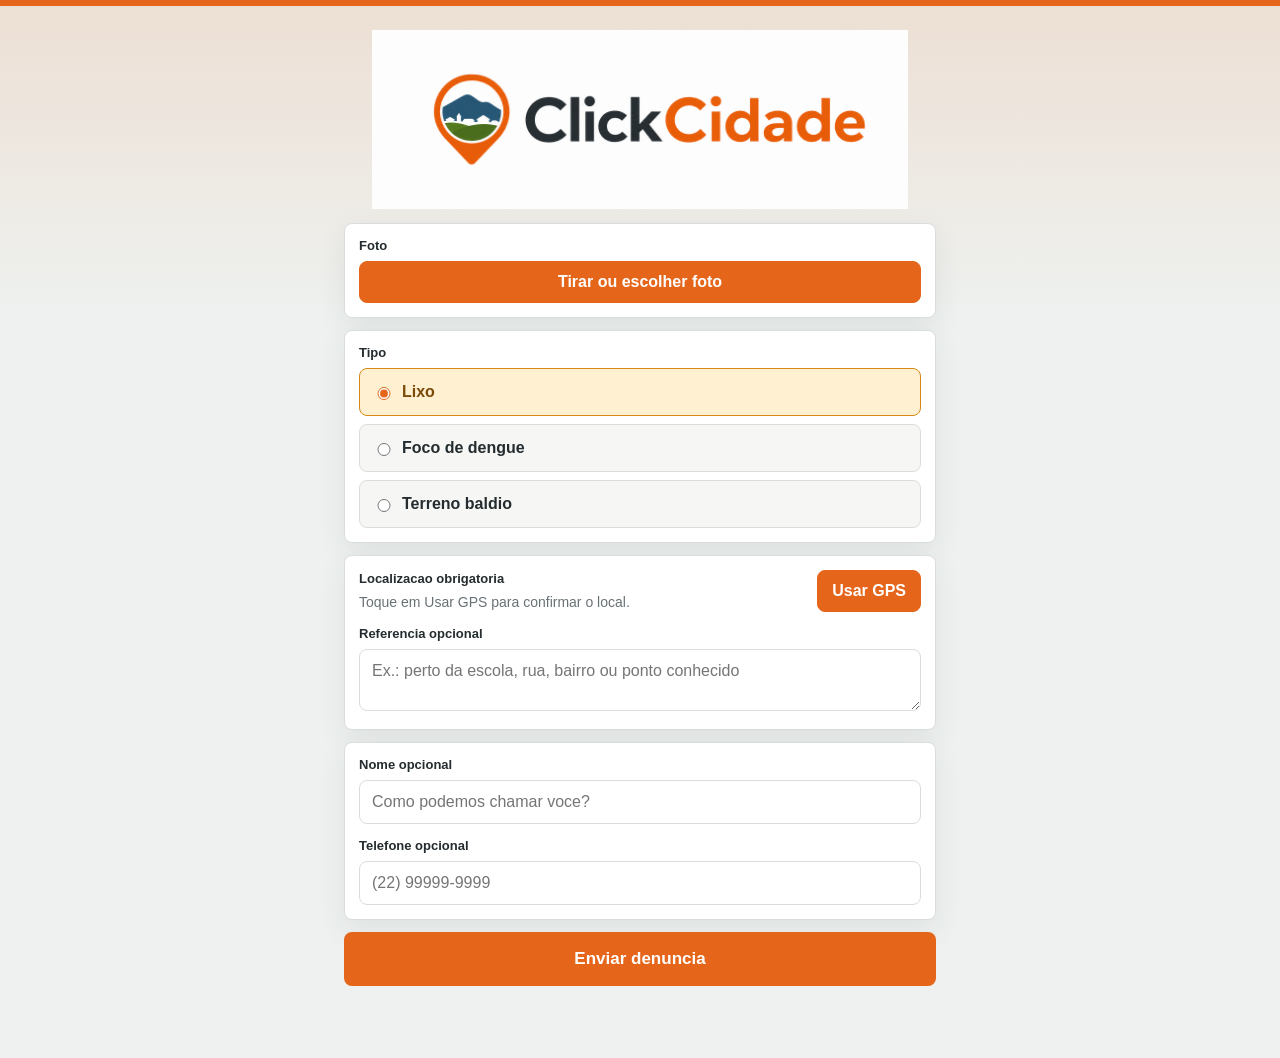
==== commit 0e9a5b63: "Finaliza identidade e fluxo do ClickCidade" ====
--- a/index.html
+++ b/index.html
@@ -9,17 +9,16 @@
   <title>ClickCidade</title>
   <link rel="manifest" href="./manifest.webmanifest">
   <link rel="apple-touch-icon" href="./assets/clickcidade-app-icon.png">
-  <link rel="stylesheet" href="./assets/styles.css?v=20260626-atendimento">
+  <link rel="stylesheet" href="./assets/styles.css?v=20260628-final-logo">
 </head>
 <body class="citizen-page">
   <main class="citizen-shell">
     <header class="citizen-header">
-      <div>
-        <span class="brand-mark" aria-label="ClickCidade"></span>
-        <h1>ClickCidade</h1>
-        <p>FotoDenuncia de lixo, foco de dengue e terreno baldio.</p>
-        <button class="secondary-button install-button" type="button" id="installButton" hidden>Instalar ClickCidade</button>
+      <div class="mobile-logo-frame">
+        <img class="citizen-mobile-logo" src="./assets/clickcidade-mobile-logo.png" alt="ClickCidade - FotoDenuncia">
       </div>
+      <h1 class="visually-hidden">ClickCidade</h1>
+      <button class="secondary-button install-button" type="button" id="installButton" hidden>Instalar ClickCidade</button>
     </header>
 
     <form class="citizen-form" id="reportForm">
@@ -51,12 +50,12 @@
       <section class="citizen-card">
         <div class="location-row">
           <div>
-            <span class="field-label">Localizacao</span>
-            <p id="locationStatus">Aguardando GPS.</p>
+            <span class="field-label">Localizacao obrigatoria</span>
+            <p id="locationStatus">Toque em Usar GPS para confirmar o local.</p>
           </div>
           <button class="secondary-button" type="button" id="locationButton">Usar GPS</button>
         </div>
-        <label class="field-label small-label" for="referenceInput">Referencia, se precisar</label>
+        <label class="field-label small-label" for="referenceInput">Referencia opcional</label>
         <textarea id="referenceInput" rows="2" maxlength="240" placeholder="Ex.: perto da escola, rua, bairro ou ponto conhecido"></textarea>
       </section>
 
@@ -85,7 +84,7 @@
     </section>
   </main>
 
-  <script src="./assets/runtime-config.js?v=20260626-atendimento"></script>
-  <script src="./assets/app.js?v=20260626-atendimento"></script>
+  <script src="./assets/runtime-config.js?v=20260628-final-logo"></script>
+  <script src="./assets/app.js?v=20260628-final-logo"></script>
 </body>
 </html>
--- a/assets/styles.css
+++ b/assets/styles.css
@@ -66,12 +66,12 @@
   align-items: center;
   justify-content: center;
   border: 2px solid #fff;
-  border-radius: 50%;
+  border-radius: var(--radius);
   background-color: #fff;
-  background-image: url("./clickcidade-logo.png?v=20260626-atendimento");
-  background-position: -21px -32px;
+  background-image: url("./clickcidade-app-icon.png?v=20260628-final-logo");
+  background-position: center;
   background-repeat: no-repeat;
-  background-size: 220px auto;
+  background-size: cover;
   box-shadow: 0 3px 10px rgba(38, 50, 56, .16);
 }
 
@@ -182,32 +182,37 @@
 }
 
 .citizen-header {
-  padding: 14px 2px 18px;
-}
-
-.citizen-header .brand-mark {
-  width: 68px;
-  height: 68px;
-  background-position: -30px -46px;
-  background-size: 320px auto;
-}
-
-.citizen-header h1 {
-  margin: 12px 0 4px;
-  font-size: 34px;
-  line-height: 1.05;
-  letter-spacing: 0;
-}
-
-.citizen-header p {
-  margin: 0;
-  color: var(--muted);
-  font-size: 15px;
+  padding: 6px 0 14px;
+}
+
+.mobile-logo-frame {
+  width: calc(100% - 24px);
+  max-width: 536px;
+  aspect-ratio: 3 / 1;
+  overflow: hidden;
+  margin: 0 auto;
+}
+
+.citizen-mobile-logo {
+  display: block;
+  width: 100%;
+  height: 100%;
+  object-fit: contain;
+}
+
+.visually-hidden {
+  position: absolute !important;
+  width: 1px !important;
+  height: 1px !important;
+  overflow: hidden !important;
+  clip: rect(0 0 0 0) !important;
+  white-space: nowrap !important;
+  clip-path: inset(50%) !important;
 }
 
 .install-button {
   min-height: 38px;
-  margin-top: 12px;
+  margin-top: 8px;
   padding: 8px 12px;
 }
 
@@ -295,6 +300,20 @@
   width: 100%;
 }
 
+.citizen-form .photo-button,
+.citizen-form #locationButton {
+  border-color: var(--primary);
+  background: var(--primary);
+  color: #fff;
+}
+
+.citizen-form .photo-button:hover,
+.citizen-form #locationButton:hover {
+  border-color: var(--primary-dark);
+  background: var(--primary-dark);
+  color: #fff;
+}
+
 .photo-preview {
   display: block;
   width: 100%;
@@ -408,8 +427,6 @@
 .login-box .brand-mark {
   width: 60px;
   height: 60px;
-  background-position: -27px -41px;
-  background-size: 285px auto;
 }
 
 .login-box .primary-button {
@@ -544,7 +561,7 @@
 }
 
 .stat-card:nth-child(4) {
-  border-top: 3px solid var(--blue);
+  border-top: 3px solid #79513a;
 }
 
 .stat-card span {
@@ -915,8 +932,8 @@
 }
 
 .pill.terreno {
-  background: var(--blue-soft);
-  color: #195571;
+  background: #efe2da;
+  color: #5a3828;
 }
 
 .status-pill {
@@ -1439,13 +1456,50 @@
     justify-content: flex-start;
   }
 
-  .report-map {
+.report-map {
     min-height: 0;
   }
 
   .location-row {
     grid-template-columns: 1fr;
   }
+}
+
+.map-category-legend {
+  display: grid;
+  gap: 5px;
+  min-width: 142px;
+  border: 1px solid rgba(38, 50, 56, .22);
+  border-radius: var(--radius);
+  background: rgba(255, 255, 255, .94);
+  padding: 8px 10px;
+  box-shadow: 0 4px 14px rgba(38, 50, 56, .14);
+  color: var(--ink);
+  font-size: 11px;
+}
+
+.map-category-legend strong,
+.map-category-legend span {
+  display: flex;
+  align-items: center;
+}
+
+.map-category-legend strong {
+  margin-bottom: 1px;
+  font-size: 11px;
+}
+
+.map-category-legend span {
+  gap: 6px;
+  font-weight: 750;
+}
+
+.map-category-legend i {
+  width: 10px;
+  height: 10px;
+  flex: 0 0 10px;
+  border: 1px solid rgba(0, 0, 0, .14);
+  border-radius: 50%;
 }
 
 @media print {
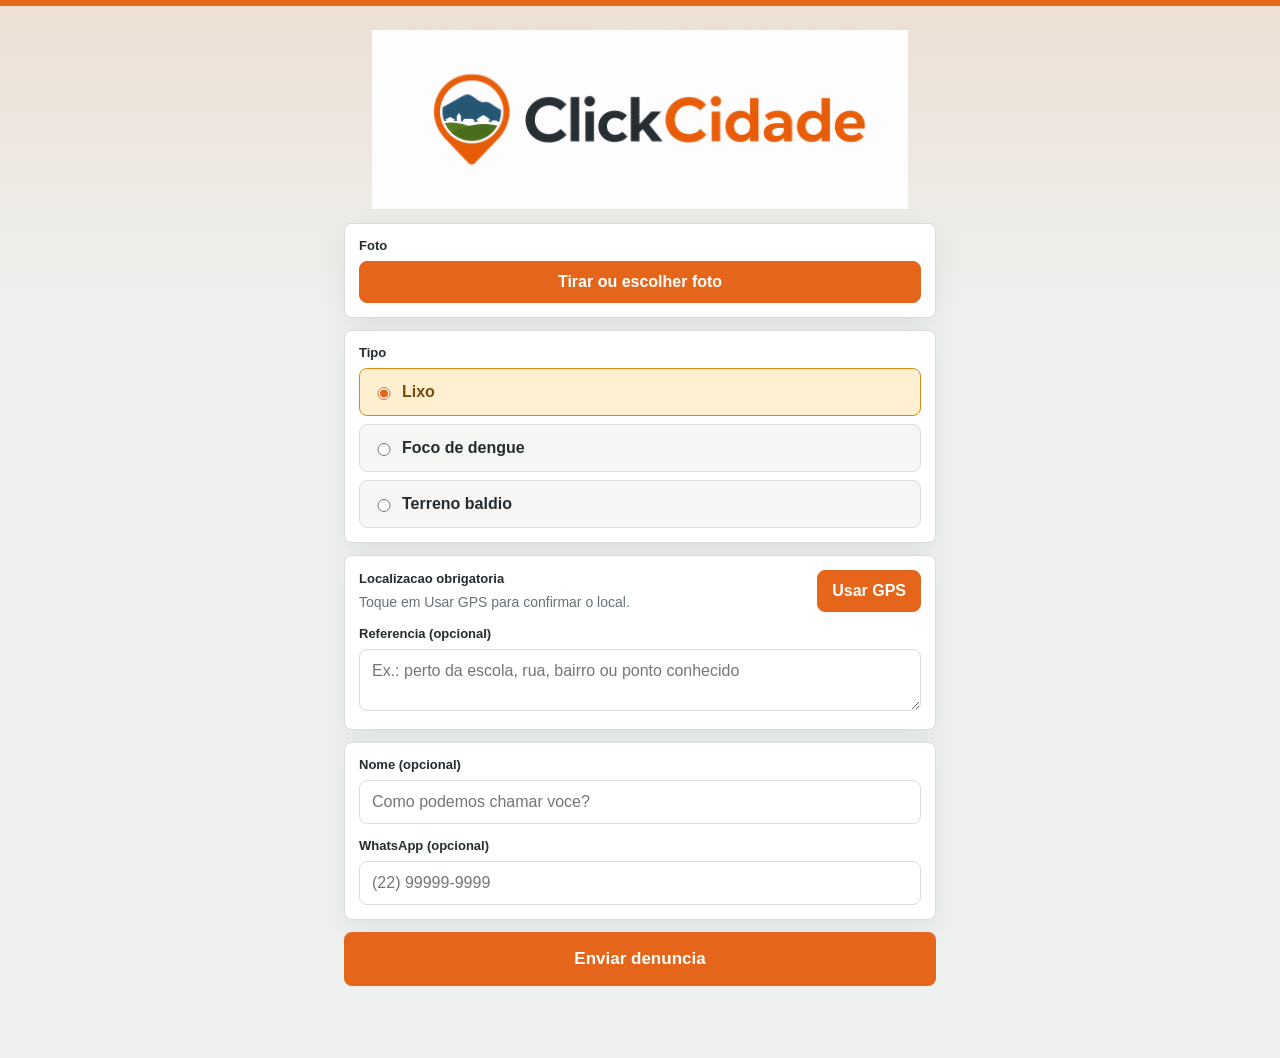
==== commit e958e399: "Padroniza campos opcionais e WhatsApp" ====
--- a/index.html
+++ b/index.html
@@ -9,7 +9,7 @@
   <title>ClickCidade</title>
   <link rel="manifest" href="./manifest.webmanifest">
   <link rel="apple-touch-icon" href="./assets/clickcidade-app-icon.png">
-  <link rel="stylesheet" href="./assets/styles.css?v=20260628-final-logo">
+  <link rel="stylesheet" href="./assets/styles.css?v=20260628-optional-labels">
 </head>
 <body class="citizen-page">
   <main class="citizen-shell">
@@ -55,14 +55,14 @@
           </div>
           <button class="secondary-button" type="button" id="locationButton">Usar GPS</button>
         </div>
-        <label class="field-label small-label" for="referenceInput">Referencia opcional</label>
+        <label class="field-label small-label" for="referenceInput">Referencia (opcional)</label>
         <textarea id="referenceInput" rows="2" maxlength="240" placeholder="Ex.: perto da escola, rua, bairro ou ponto conhecido"></textarea>
       </section>
 
       <section class="citizen-card">
-        <label class="field-label" for="citizenNameInput">Nome opcional</label>
+        <label class="field-label" for="citizenNameInput">Nome (opcional)</label>
         <input id="citizenNameInput" type="text" maxlength="120" autocomplete="name" placeholder="Como podemos chamar voce?">
-        <label class="field-label" for="phoneInput">Telefone opcional</label>
+        <label class="field-label" for="phoneInput">WhatsApp (opcional)</label>
         <input id="phoneInput" type="tel" maxlength="40" inputmode="tel" placeholder="(22) 99999-9999">
       </section>
 
@@ -84,7 +84,7 @@
     </section>
   </main>
 
-  <script src="./assets/runtime-config.js?v=20260628-final-logo"></script>
-  <script src="./assets/app.js?v=20260628-final-logo"></script>
+  <script src="./assets/runtime-config.js?v=20260628-optional-labels"></script>
+  <script src="./assets/app.js?v=20260628-optional-labels"></script>
 </body>
 </html>
--- a/assets/styles.css
+++ b/assets/styles.css
@@ -68,7 +68,7 @@
   border: 2px solid #fff;
   border-radius: var(--radius);
   background-color: #fff;
-  background-image: url("./clickcidade-app-icon.png?v=20260628-final-logo");
+  background-image: url("./clickcidade-app-icon.png?v=20260628-optional-labels");
   background-position: center;
   background-repeat: no-repeat;
   background-size: cover;
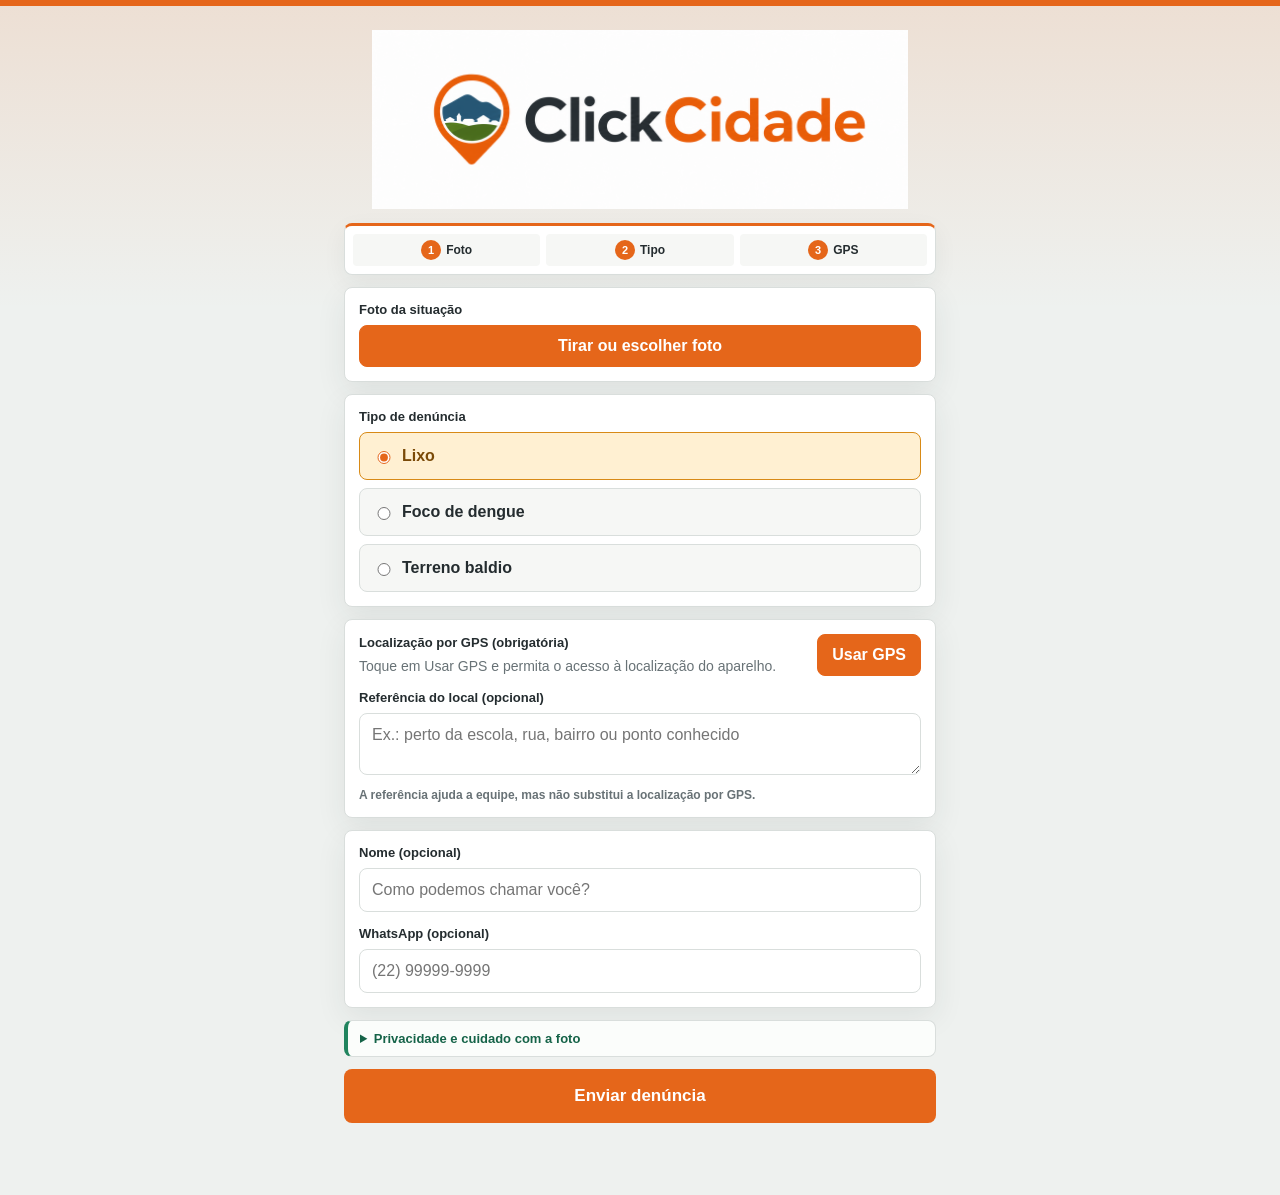
==== commit 0100d493: "Aprimora UX e painel operacional" ====
--- a/index.html
+++ b/index.html
@@ -9,29 +9,37 @@
   <title>ClickCidade</title>
   <link rel="manifest" href="./manifest.webmanifest">
   <link rel="apple-touch-icon" href="./assets/clickcidade-app-icon.png">
-  <link rel="stylesheet" href="./assets/styles.css?v=20260628-optional-labels">
+  <link rel="stylesheet" href="./assets/styles.css?v=20260628-ux-operacao-r3">
 </head>
 <body class="citizen-page">
   <main class="citizen-shell">
     <header class="citizen-header">
       <div class="mobile-logo-frame">
-        <img class="citizen-mobile-logo" src="./assets/clickcidade-mobile-logo.png" alt="ClickCidade - FotoDenuncia">
+        <img class="citizen-mobile-logo" src="./assets/clickcidade-mobile-logo.png" alt="ClickCidade - FotoDenúncia">
       </div>
       <h1 class="visually-hidden">ClickCidade</h1>
       <button class="secondary-button install-button" type="button" id="installButton" hidden>Instalar ClickCidade</button>
     </header>
 
     <form class="citizen-form" id="reportForm">
-      <section class="citizen-card">
-        <label class="field-label" for="photoInput">Foto</label>
-        <input id="photoInput" class="file-input" type="file" accept="image/*" capture="environment" required>
-        <button class="photo-button" type="button" id="photoButton">Tirar ou escolher foto</button>
-        <img class="photo-preview" id="photoPreview" alt="Previa da denuncia" hidden>
+      <section class="citizen-guide" aria-label="Etapas para enviar">
+        <div class="guide-steps">
+          <span><strong>1</strong> Foto</span>
+          <span><strong>2</strong> Tipo</span>
+          <span><strong>3</strong> GPS</span>
+        </div>
       </section>
 
       <section class="citizen-card">
-        <span class="field-label">Tipo</span>
-        <div class="type-grid" role="radiogroup" aria-label="Tipo da denuncia">
+        <label class="field-label" for="photoInput">Foto da situação</label>
+        <input id="photoInput" class="file-input" type="file" accept="image/*" capture="environment" required>
+        <button class="photo-button" type="button" id="photoButton">Tirar ou escolher foto</button>
+        <img class="photo-preview" id="photoPreview" alt="Prévia da denúncia" hidden>
+      </section>
+
+      <section class="citizen-card">
+        <span class="field-label">Tipo de denúncia</span>
+        <div class="type-grid" role="radiogroup" aria-label="Tipo da denúncia">
           <label class="type-option">
             <input type="radio" name="category" value="lixo" checked>
             <span>Lixo</span>
@@ -50,41 +58,47 @@
       <section class="citizen-card">
         <div class="location-row">
           <div>
-            <span class="field-label">Localizacao obrigatoria</span>
-            <p id="locationStatus">Toque em Usar GPS para confirmar o local.</p>
+            <span class="field-label">Localização por GPS (obrigatória)</span>
+            <p id="locationStatus">Toque em Usar GPS e permita o acesso à localização do aparelho.</p>
           </div>
           <button class="secondary-button" type="button" id="locationButton">Usar GPS</button>
         </div>
-        <label class="field-label small-label" for="referenceInput">Referencia (opcional)</label>
+        <label class="field-label small-label" for="referenceInput">Referência do local (opcional)</label>
         <textarea id="referenceInput" rows="2" maxlength="240" placeholder="Ex.: perto da escola, rua, bairro ou ponto conhecido"></textarea>
+        <p class="field-help">A referência ajuda a equipe, mas não substitui a localização por GPS.</p>
       </section>
 
       <section class="citizen-card">
         <label class="field-label" for="citizenNameInput">Nome (opcional)</label>
-        <input id="citizenNameInput" type="text" maxlength="120" autocomplete="name" placeholder="Como podemos chamar voce?">
+        <input id="citizenNameInput" type="text" maxlength="120" autocomplete="name" placeholder="Como podemos chamar você?">
         <label class="field-label" for="phoneInput">WhatsApp (opcional)</label>
         <input id="phoneInput" type="tel" maxlength="40" inputmode="tel" placeholder="(22) 99999-9999">
       </section>
 
-      <button class="primary-button submit-button" type="submit" id="submitButton">Enviar denuncia</button>
+      <details class="privacy-note">
+        <summary>Privacidade e cuidado com a foto</summary>
+        <p>A foto, a localização e a referência são usadas para identificar o ponto informado e organizar o atendimento. Evite fotografar pessoas, documentos, placas de veículos ou áreas internas de residências.</p>
+      </details>
+
+      <button class="primary-button submit-button" type="submit" id="submitButton">Enviar denúncia</button>
       <p class="form-message" id="formMessage" role="status"></p>
     </form>
 
     <section class="citizen-receipt" id="receiptPanel" aria-live="polite" hidden>
       <span class="receipt-check" aria-hidden="true">&#10003;</span>
-      <p class="receipt-eyebrow">Denuncia recebida</p>
+      <p class="receipt-eyebrow">Denúncia recebida</p>
       <h2 id="receiptProtocol"></h2>
       <p id="receiptDate"></p>
       <p class="receipt-note">Guarde este protocolo para acompanhar o atendimento.</p>
       <div class="receipt-actions">
         <button class="primary-button" type="button" id="shareReceiptButton">Compartilhar protocolo</button>
-        <button class="secondary-button" type="button" id="newReportButton">Fazer outra denuncia</button>
+        <button class="secondary-button" type="button" id="newReportButton">Fazer outra denúncia</button>
       </div>
       <p class="form-message" id="receiptMessage" role="status"></p>
     </section>
   </main>
 
-  <script src="./assets/runtime-config.js?v=20260628-optional-labels"></script>
-  <script src="./assets/app.js?v=20260628-optional-labels"></script>
+  <script src="./assets/runtime-config.js?v=20260628-ux-operacao-r3"></script>
+  <script src="./assets/app.js?v=20260628-ux-operacao-r3"></script>
 </body>
 </html>
--- a/assets/styles.css
+++ b/assets/styles.css
@@ -68,7 +68,7 @@
   border: 2px solid #fff;
   border-radius: var(--radius);
   background-color: #fff;
-  background-image: url("./clickcidade-app-icon.png?v=20260628-optional-labels");
+  background-image: url("./clickcidade-app-icon.png?v=20260628-ux-operacao-r3");
   background-position: center;
   background-repeat: no-repeat;
   background-size: cover;
@@ -231,6 +231,78 @@
 
 .citizen-card .field-label:not(:first-child) {
   margin-top: 14px;
+}
+
+
+.citizen-guide {
+  border: 1px solid var(--line);
+  border-top: 3px solid var(--primary);
+  border-radius: var(--radius);
+  background: var(--surface);
+  padding: 8px;
+  box-shadow: 0 8px 24px rgba(38, 50, 56, .06);
+}
+
+.guide-steps {
+  display: grid;
+  grid-template-columns: repeat(3, minmax(0, 1fr));
+  gap: 6px;
+}
+
+.guide-steps span {
+  display: flex;
+  align-items: center;
+  justify-content: center;
+  gap: 5px;
+  min-width: 0;
+  border-radius: 4px;
+  background: var(--surface-soft);
+  padding: 6px 4px;
+  color: var(--ink);
+  font-size: 12px;
+  font-weight: 850;
+}
+
+.guide-steps strong {
+  display: inline-grid;
+  width: 20px;
+  height: 20px;
+  place-items: center;
+  border-radius: 50%;
+  background: var(--primary);
+  color: #fff;
+  font-size: 11px;
+}
+
+.field-help {
+  margin: 8px 0 0;
+  color: var(--muted);
+  font-size: 12px;
+  font-weight: 700;
+  line-height: 1.35;
+}
+
+.privacy-note {
+  border: 1px solid var(--line);
+  border-left: 4px solid var(--green);
+  border-radius: var(--radius);
+  background: #fbfdfb;
+  padding: 10px 12px;
+}
+
+.privacy-note summary {
+  cursor: pointer;
+  color: var(--green-dark);
+  font-size: 13px;
+  font-weight: 850;
+}
+
+.privacy-note p {
+  margin: 8px 0 0;
+  color: var(--muted);
+  font-size: 12px;
+  font-weight: 700;
+  line-height: 1.4;
 }
 
 .citizen-receipt {
@@ -724,6 +796,88 @@
   margin-top: 6px;
 }
 
+
+.topbar-hint {
+  margin-top: 4px !important;
+  color: var(--graphite) !important;
+  font-size: 13px;
+  font-weight: 800 !important;
+}
+
+.operation-strip {
+  display: grid;
+  grid-template-columns: repeat(4, minmax(0, 1fr));
+  gap: 10px;
+  margin: -2px 0 12px;
+}
+
+.operation-strip article {
+  border: 1px solid var(--line);
+  border-radius: var(--radius);
+  background: #fff;
+  padding: 12px;
+  box-shadow: 0 10px 28px rgba(38, 50, 56, .06);
+}
+
+.operation-strip span,
+.operation-strip small {
+  display: block;
+  color: var(--muted);
+  font-weight: 800;
+}
+
+.operation-strip span {
+  font-size: 12px;
+  text-transform: uppercase;
+}
+
+.operation-strip strong {
+  display: block;
+  margin: 4px 0 2px;
+  color: var(--ink);
+  font-size: 25px;
+  line-height: 1;
+}
+
+.operation-strip small {
+  font-size: 11px;
+  line-height: 1.25;
+}
+
+.operation-strip article:nth-child(1) {
+  border-top: 3px solid var(--red);
+}
+
+.operation-strip article:nth-child(2) {
+  border-top: 3px solid var(--amber);
+}
+
+.operation-strip article:nth-child(3) {
+  border-top: 3px solid var(--primary);
+}
+
+.operation-strip article:nth-child(4) {
+  border-top: 3px solid var(--green);
+}
+
+.report-item-tags {
+  display: grid;
+  justify-items: end;
+  gap: 5px;
+}
+
+.status-pill.triagem,
+.status-pill.encaminhada,
+.status-pill.vistoria {
+  background: var(--amber-soft);
+  color: #7c4d12;
+}
+
+.status-pill.improcedente {
+  background: #e9ecee;
+  color: #4f5c60;
+}
+
 .panel-grid {
   display: grid;
   grid-template-columns: minmax(420px, 1.25fr) minmax(330px, .75fr);
@@ -1411,6 +1565,7 @@
   }
 
   .stats-grid,
+  .operation-strip,
   .filters-card,
   .detail-meta,
   .detail-actions,
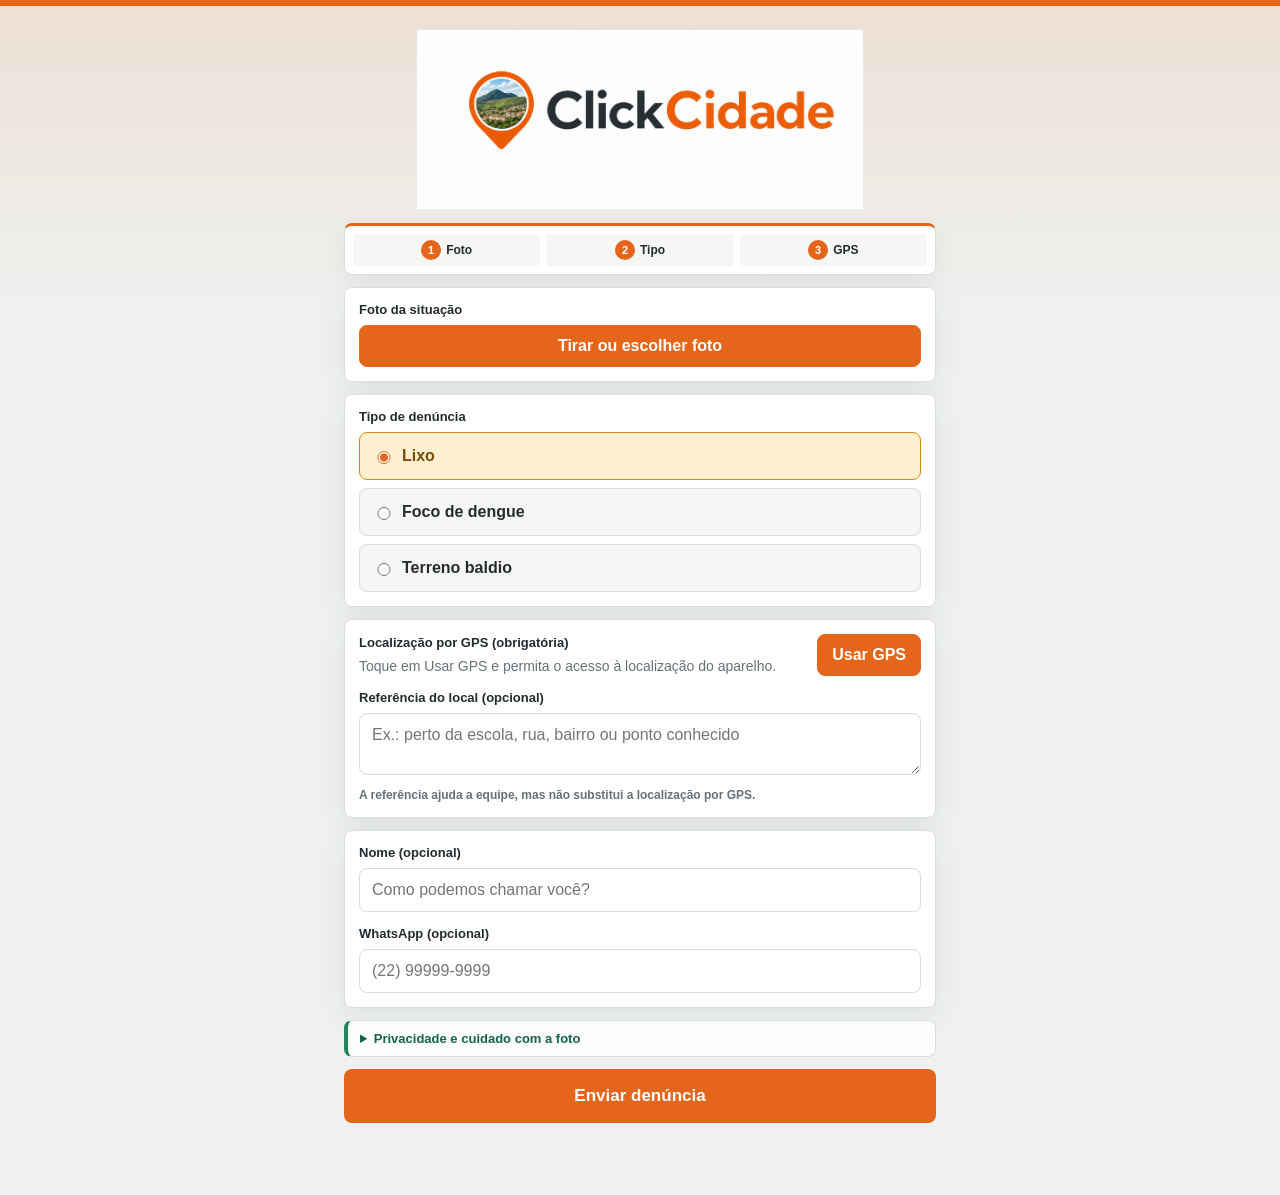
==== commit 724f405f: "Atualiza identidade visual com paisagem de Carmo" ====
--- a/index.html
+++ b/index.html
@@ -9,7 +9,7 @@
   <title>ClickCidade</title>
   <link rel="manifest" href="./manifest.webmanifest">
   <link rel="apple-touch-icon" href="./assets/clickcidade-app-icon.png">
-  <link rel="stylesheet" href="./assets/styles.css?v=20260628-ux-operacao-r3">
+  <link rel="stylesheet" href="./assets/styles.css?v=20260628-logo-carmo-r4">
 </head>
 <body class="citizen-page">
   <main class="citizen-shell">
@@ -98,7 +98,7 @@
     </section>
   </main>
 
-  <script src="./assets/runtime-config.js?v=20260628-ux-operacao-r3"></script>
-  <script src="./assets/app.js?v=20260628-ux-operacao-r3"></script>
+  <script src="./assets/runtime-config.js?v=20260628-logo-carmo-r4"></script>
+  <script src="./assets/app.js?v=20260628-logo-carmo-r4"></script>
 </body>
 </html>
--- a/assets/styles.css
+++ b/assets/styles.css
@@ -68,7 +68,7 @@
   border: 2px solid #fff;
   border-radius: var(--radius);
   background-color: #fff;
-  background-image: url("./clickcidade-app-icon.png?v=20260628-ux-operacao-r3");
+  background-image: url("./clickcidade-app-icon.png?v=20260628-logo-carmo-r4");
   background-position: center;
   background-repeat: no-repeat;
   background-size: cover;
